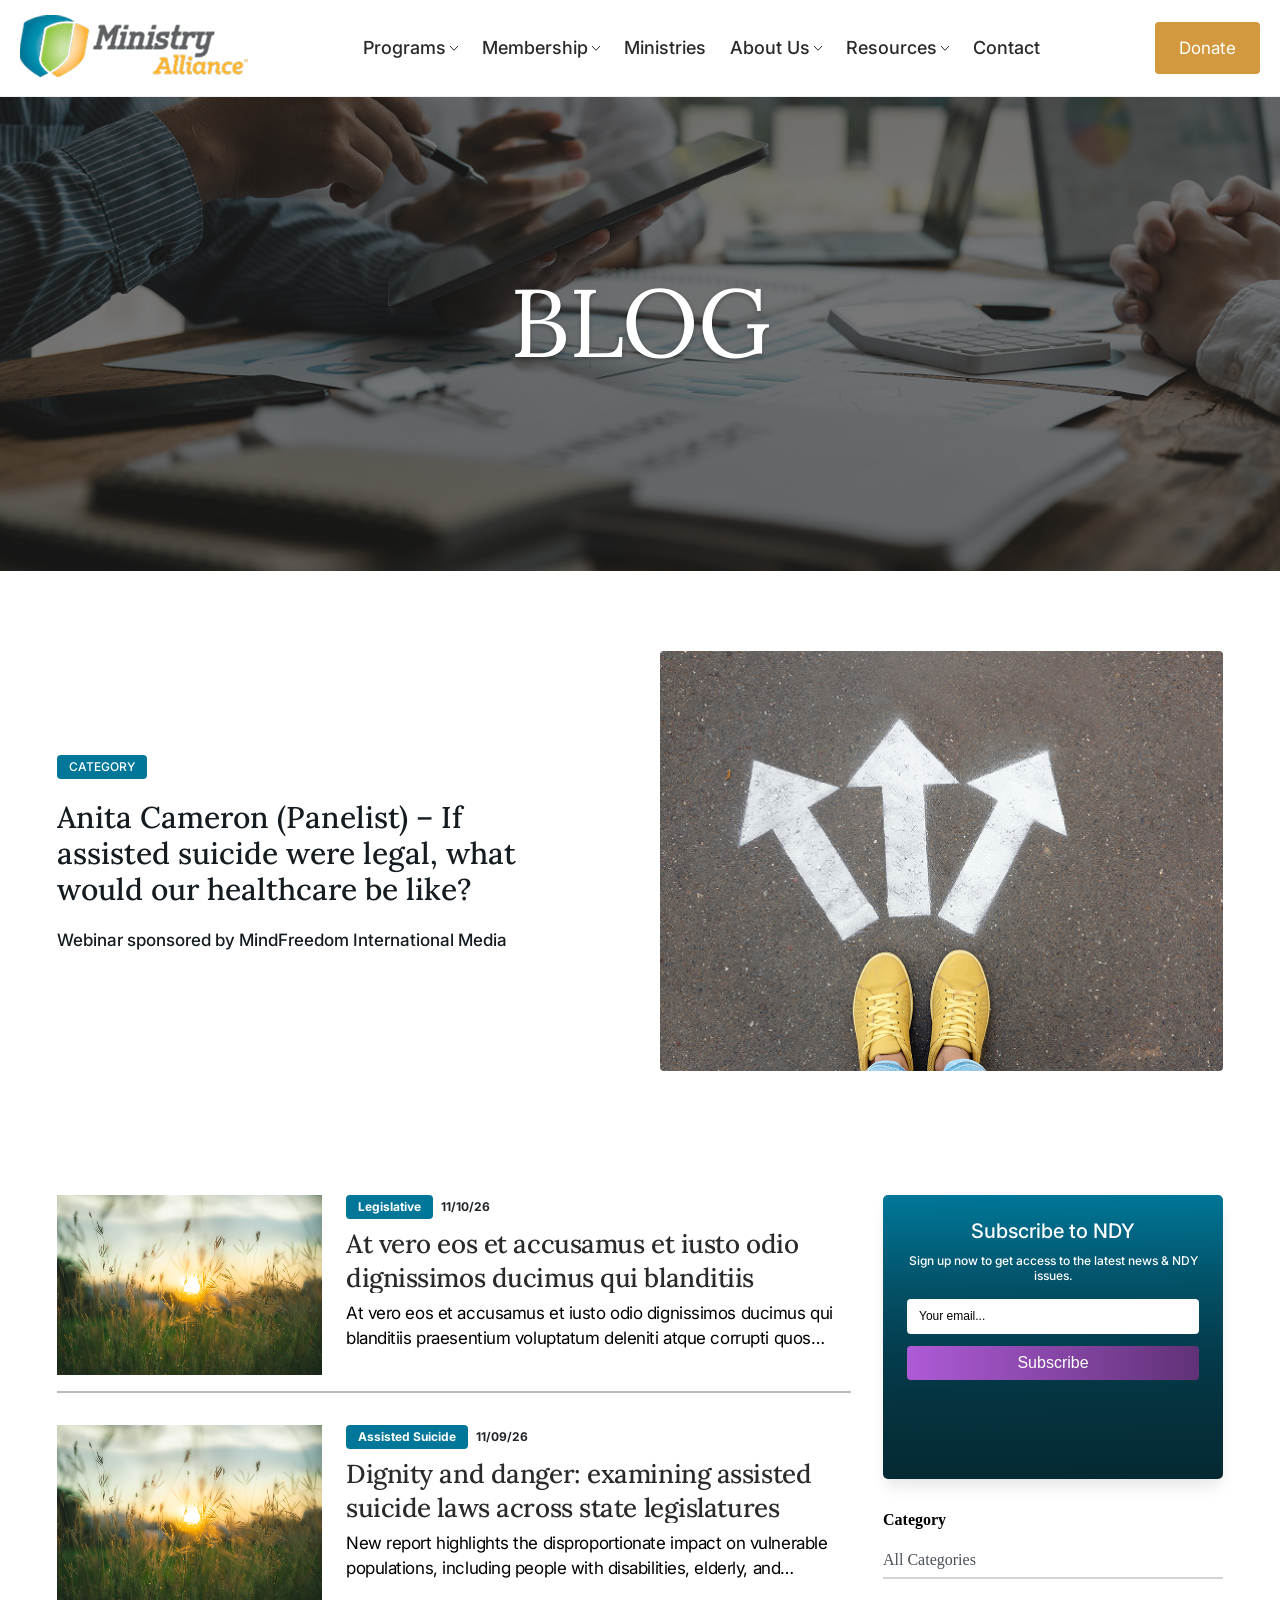
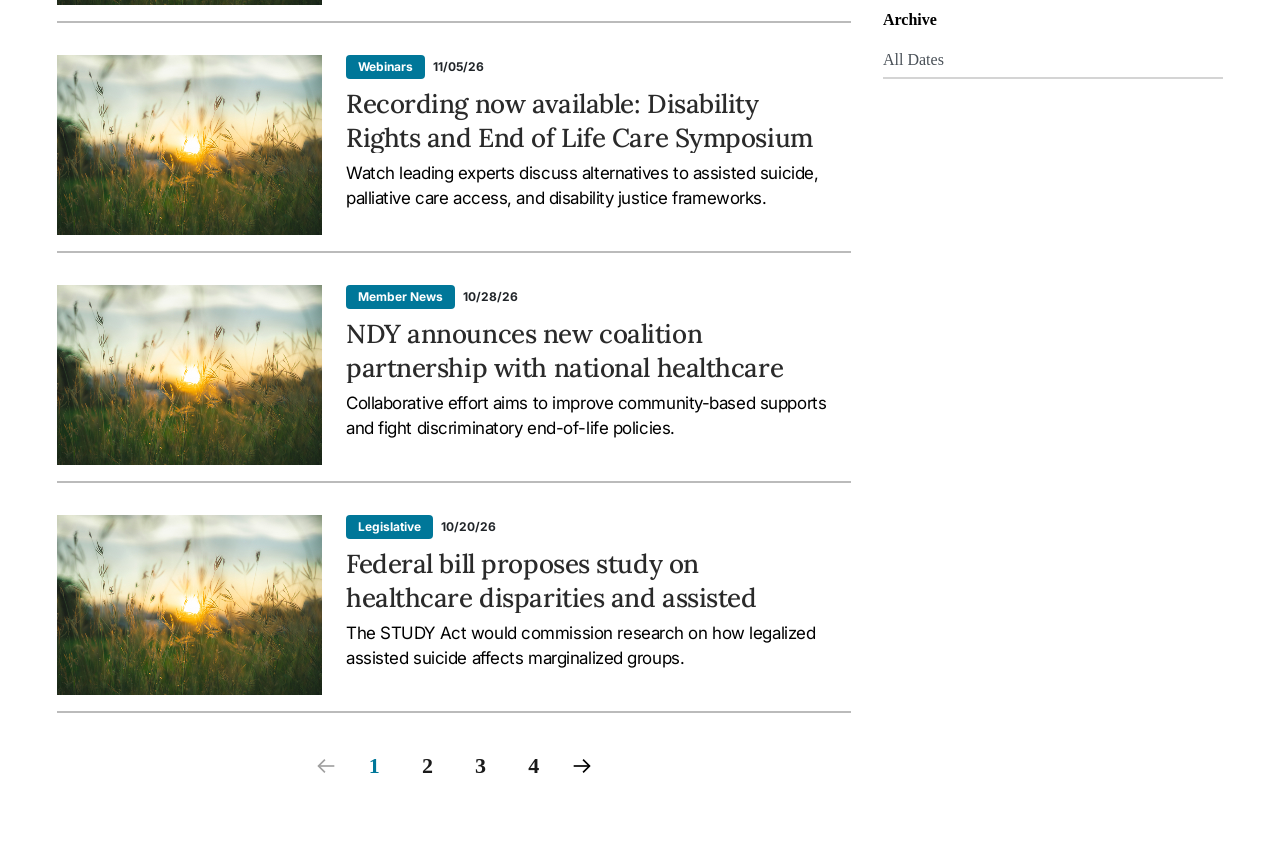
==== blog.html @ bf11e8df "`Updated header styles, task section styles, and index.html to reflect changes in design and layout`" ====
<!doctype html>
<html lang="en">
  <head>
    <meta charset="UTF-8" />
    <meta name="viewport" content="width=device-width, initial-scale=1.0" />
    <title>Ministry Alliance</title>
    <link rel="preconnect" href="https://fonts.googleapis.com" />
    <link rel="preconnect" href="https://fonts.gstatic.com" crossorigin />
    <link
      href="https://fonts.googleapis.com/css2?family=Inter:ital,opsz,wght@0,14..32,100..900;1,14..32,100..900&family=Lora:ital,wght@0,400..700;1,400..700&display=swap"
      rel="stylesheet"
    />
    <link rel="stylesheet" href="./assets/css/main.css" />
    <link
      rel="stylesheet"
      href="https://cdnjs.cloudflare.com/ajax/libs/animate.css/4.1.1/animate.min.css"
    />
    <link href="https://unpkg.com/aos@2.3.1/dist/aos.css" rel="stylesheet" />
    <script src="https://unpkg.com/aos@2.3.1/dist/aos.js"></script>
  </head>

  <body>
    <header>
      <div class="header-wrapper">
        <div class="header-inner">
          <!-- Logo -->
          <a href="#" class="logo-area">
            <img
              src="./assets/img/ministryLogo.jpg"
              alt="Logo"
              class="logo-icon"
            />
          </a>

          <!-- Navigation -->
          <nav>
            <ul>
              <li class="has-dropdown">
                <a href="#" class="dropdown-toggle">
                  Programs
                  <svg width="8" height="8" viewBox="0 0 8 8" fill="none">
                    <path
                      d="M0.333496 2.33325L4.00016 6.33325L7.66683 2.33325"
                      stroke="#2A2A2A"
                      stroke-linecap="round"
                      stroke-linejoin="round"
                    />
                  </svg>
                </a>

                <div class="dropdown-menu">
                  <a href="#">
                    <strong>Member Ministry Program</strong>
                    <span>Operational Support for Your Ministry</span>
                  </a>

                  <a href="#">
                    <strong>Passages Program</strong>
                    <span>Sponsored Ministry During Retirement</span>
                  </a>
                </div>
              </li>
              <li class="has-dropdown">
                <a href="#" class="dropdown-toggle">
                  Membership
                  <svg width="8" height="8" viewBox="0 0 8 8" fill="none">
                    <path
                      d="M0.333496 2.33325L4.00016 6.33325L7.66683 2.33325"
                      stroke="#2A2A2A"
                      stroke-linecap="round"
                      stroke-linejoin="round"
                    />
                  </svg>
                </a>

                <div class="dropdown-menu">
                  <a href="#">
                    <strong>Is This For You?</strong>
                  </a>

                  <a href="#">
                    <strong>Ministry Alliance Model</strong>
                  </a>
                </div>
              </li>
              <li class="has-dropdown">
                <a href="#" class="dropdown-toggle"> Ministries </a>
              </li>

              <li class="has-dropdown">
                <a href="#" class="dropdown-toggle">
                  About Us
                  <svg width="8" height="8" viewBox="0 0 8 8" fill="none">
                    <path
                      d="M0.333496 2.33325L4.00016 6.33325L7.66683 2.33325"
                      stroke="#2A2A2A"
                      stroke-linecap="round"
                      stroke-linejoin="round"
                    />
                  </svg>
                </a>

                <div class="dropdown-menu">
                  <a href="#">
                    <strong>Our Misson</strong>
                  </a>

                  <a href="#">
                    <strong>Values & Beliefs</strong>
                  </a>
                  <a href="#">
                    <strong>Your Team</strong>
                  </a>
                </div>
              </li>
              <li class="has-dropdown">
                <a href="#" class="dropdown-toggle">
                  Resources
                  <svg width="8" height="8" viewBox="0 0 8 8" fill="none">
                    <path
                      d="M0.333496 2.33325L4.00016 6.33325L7.66683 2.33325"
                      stroke="#2A2A2A"
                      stroke-linecap="round"
                      stroke-linejoin="round"
                    />
                  </svg>
                </a>

                <div class="dropdown-menu">
                  <a href="#">
                    <strong>Blog</strong>
                  </a>

                  <a href="#">
                    <strong>FAQ</strong>
                  </a>
                </div>
              </li>
              <li class="has-dropdown">
                <a href="#" class="dropdown-toggle"> Contact </a>
              </li>
            </ul>
          </nav>

          <a href="#" class="btn btn-donate">Donate</a>
        </div>
      </div>
    </header>

    <main>
      <!-- HERO -->
      <section class="hero hero-height-474">
        <img src="./assets/img/hero-bgImg.jpg" alt="Hero Banner" />

        <div class="hero-overlay"></div>

        <div class="container hero-content">
          <h1>BLOG</h1>
        </div>
      </section>

      <!-- singleblogfeature -->
      <section class="feature-highlight-section">
        <div class="container">
          <div class="feature-highlight">
            <div class="feature-highlight__content">
              <span class="feature-highlight__badge"> Category </span>

              <h2>
                Anita Cameron (Panelist) – If assisted suicide were legal, what
                would our healthcare be like?
              </h2>

              <p>Webinar sponsored by MindFreedom International Media</p>
            </div>

            <div class="feature-highlight__media">
              <img src="./assets/img/blogImg.jpg" alt="Featured content" />
            </div>
          </div>
        </div>
      </section>

      <!-- SECTION 3: MAIN NEWS FEED & SIDEBAR (Matches image_3e8b76.png) -->
  <section class="section3-container">
    <div class="container">
      <div class="feed-layout-grid">


        <!-- Main News Column -->
        <div class="news-feed-col" id="newsFeedList">
          <!-- Article Item 1 -->
          <article class="news-article-card" data-category="Legislative" data-date="2026-11-10">
           
            <div class="article-thumb-aside">
              <div class="pattern-placeholder">
                <img src="./assets/img/Rectangle 24.jpg" alt="News Image" />
              </div>
            </div>
             <div class="article-content-block">
              <div class="article-meta-block">
                <span class="category-card__tag">Legislative</span>
                <span class="category-card__date">11/10/26</span>
              </div>
              <h3 class="article-title-heading">
              At vero eos et accusamus et iusto odio dignissimos ducimus qui blanditiis praesentium
              </h3>
              <p class="article-excerpt-text">
                At vero eos et accusamus et iusto odio dignissimos ducimus qui blanditiis praesentium voluptatum
                deleniti atque corrupti quos dolores et quas molestias excepturi sint occaecati...
              </p>
            </div>
          </article>

          <!-- Article Item 2 -->
          <article class="news-article-card" data-category="Assisted Suicide" data-date="2026-11-09">
             <div class="article-thumb-aside">
              <div class="pattern-placeholder">
                <img src="./assets/img/Rectangle 24.jpg" alt="News Image" />
              </div>
            </div>
            <div class="article-content-block">
              <div class="article-meta-block">
                <span class="category-card__tag">Assisted Suicide</span>
                <span class="category-card__date">11/09/26</span>
              </div>
              <h3 class="article-title-heading">
               Dignity and danger: examining assisted suicide laws across state legislatures
              </h3>
              <p class="article-excerpt-text">
                New report highlights the disproportionate impact on vulnerable populations, including people with
                disabilities, elderly, and marginalized communities.
              </p>
            </div>
           
          </article>

          <!-- Article Item 3 -->
          <article class="news-article-card" data-category="Webinars" data-date="2026-11-05">
           
            <div class="article-thumb-aside">
              <div class="pattern-placeholder">
                <img src="./assets/img/Rectangle 24.jpg" alt="News Image" />
              </div>
            </div>
             <div class="article-content-block">
              <div class="article-meta-block">
                <span class="category-card__tag">Webinars</span>
                <span class="category-card__date">11/05/26</span>
              </div>
              <h3 class="article-title-heading">
                Recording now available: Disability Rights and End of Life Care Symposium
              </h3>
              <p class="article-excerpt-text">
                Watch leading experts discuss alternatives to assisted suicide, palliative care access, and disability
                justice frameworks.
              </p>
            </div>
          </article>

          <!-- Article Item 4 -->
          <article class="news-article-card" data-category="Member News" data-date="2026-10-28">
           
            <div class="article-thumb-aside">
              <div class="pattern-placeholder">
                <img src="./assets/img/Rectangle 24.jpg" alt="News Image" />
              </div>
            </div>
             <div class="article-content-block">
              <div class="article-meta-block">
                <span class="category-card__tag">Member News</span>
                <span class="category-card__date">10/28/26</span>
              </div>
              <h3 class="article-title-heading">
                NDY announces new coalition partnership with national healthcare access network
              </h3>
              <p class="article-excerpt-text">
                Collaborative effort aims to improve community-based supports and fight discriminatory end-of-life
                policies.
              </p>
            </div>
          </article>

          <!-- Article Item 5 -->
          <article class="news-article-card" data-category="Legislative" data-date="2026-10-20">
           
            <div class="article-thumb-aside">
              <div class="pattern-placeholder">
                <img src="./assets/img/Rectangle 24.jpg" alt="News Image" />
              </div>
            </div>
             <div class="article-content-block">
              <div class="article-meta-block">
                <span class="category-card__tag">Legislative</span>
                <span class="category-card__date">10/20/26</span>
              </div>
              <h3 class="article-title-heading">
                Federal bill proposes study on healthcare disparities and assisted suicide risks
              </h3>
              <p class="article-excerpt-text">
                The STUDY Act would commission research on how legalized assisted suicide affects marginalized groups.
              </p>
            </div>
          </article>

          <!-- Pagination Component -->
          <div class="pagination-bar" id="paginationBar">
            <button class="btn-arrow-page" id="prevPageBtn" aria-label="Previous Page">
              <svg xmlns="http://www.w3.org/2000/svg" width="20" height="20" viewBox="0 0 20 20" fill="none">
                <path fill-rule="evenodd" clip-rule="evenodd"
                  d="M18.333 9.16683L2.49967 9.16683L2.49967 10.8335L18.333 10.8335L18.333 9.16683Z" fill="#A0A0A0" />
                <path fill-rule="evenodd" clip-rule="evenodd"
                  d="M9.51147 15.8335L3.67814 10.0001L9.51148 4.16681L8.33298 2.98831L1.32114 10.0001L8.33297 17.012L9.51147 15.8335Z"
                  fill="#A0A0A0" />
              </svg>
            </button>
            <button class="page-item-btn active-page" data-page="1">1</button>
            <button class="page-item-btn" data-page="2">2</button>
            <button class="page-item-btn" data-page="3">3</button>
            <button class="page-item-btn" data-page="4">4</button>
            <button class="btn-arrow-page" id="nextPageBtn" aria-label="Next Page">
              <svg xmlns="http://www.w3.org/2000/svg" width="20" height="20" viewBox="0 0 20 20" fill="none">
                <path fill-rule="evenodd" clip-rule="evenodd" d="M1.66699 10.8334H17.5003V9.16675H1.66699V10.8334Z"
                  fill="black" />
                <path fill-rule="evenodd" clip-rule="evenodd"
                  d="M10.4885 4.16679L16.3219 10.0001L10.4885 15.8334L11.667 17.0119L18.6789 10.0001L11.667 2.98828L10.4885 4.16679Z"
                  fill="black" />
              </svg>
            </button>
            
          </div>
        </div>

        <!-- Sidebar Column -->
        <aside class="sidebar-col">

          <!-- Newsletter Subscribe Widget -->
          <div class="sidebar-subscribe-card">
            <h4>Subscribe to NDY</h4>
            <p>Sign up now to get access to the latest news & NDY issues.</p>

            <form id="subscribeForm" class="subscribe-form">
              <input type="email" placeholder="Your email..." class="subscribe-input-control" id="subscribeEmail"
                required>
              <button type="submit" class="btn-subscribe-submit">
                Subscribe
              </button>
            </form>
          </div>

          <!-- Category dropdown list -->
          <div class="interactive-select-block">
            <h4 class="sidebar-heading" style="margin-bottom: 4px;">Category</h4>
            <div class="select-element-wrapper">
              <select class="custom-select-control" id="categoryFilterSelect">
                <option value="all">All Categories</option>
                <option value="Legislative">Legislative Updates</option>
                <option value="Assisted Suicide">Assisted Suicide Topics</option>
                <option value="Webinars">Webinars & Podcasts</option>
                <option value="Member News">Member News</option>
              </select>
              <span class="select-caret-decor">
                <i class="fa-solid fa-plus"></i>
              </span>
            </div>
          </div>

          <!-- Archive list -->
          <div class="interactive-select-block">
            <h4 class="sidebar-heading" style="margin-bottom: 4px;">Archive</h4>
            <div class="select-element-wrapper">
              <select class="custom-select-control" id="archiveFilterSelect">
                <option value="">All Dates</option>
                <option value="2026-11">November 2026</option>
                <option value="2026-10">October 2026</option>
                <option value="2026-09">September 2026</option>
                <option value="2026-08">August 2026</option>
              </select>
              <span class="select-caret-decor">
                <i class="fa-solid fa-plus"></i>
              </span>
            </div>
          </div>
        </aside>
      </div>
    </div>
  </section>
    </main>

    <script src="./assets/js/main.js"></script>
  </body>
</html>
---- assets/css/main.css ----
@import url(./modules/layout.css);
@import url(./modules/header.css);
@import url(./modules/tasksection.css);
@import url(./modules/cta.css);
@import url(./modules/blog.css);
@import url(./modules/faq.css);
@import url(./modules/blogfeeds.css);


body {
  font-family: "Lora", serif;
  font-size: 16px;
  font-weight: 300;
}
* {
  box-sizing: border-box;
  margin: 0;
  padding: 0;
}
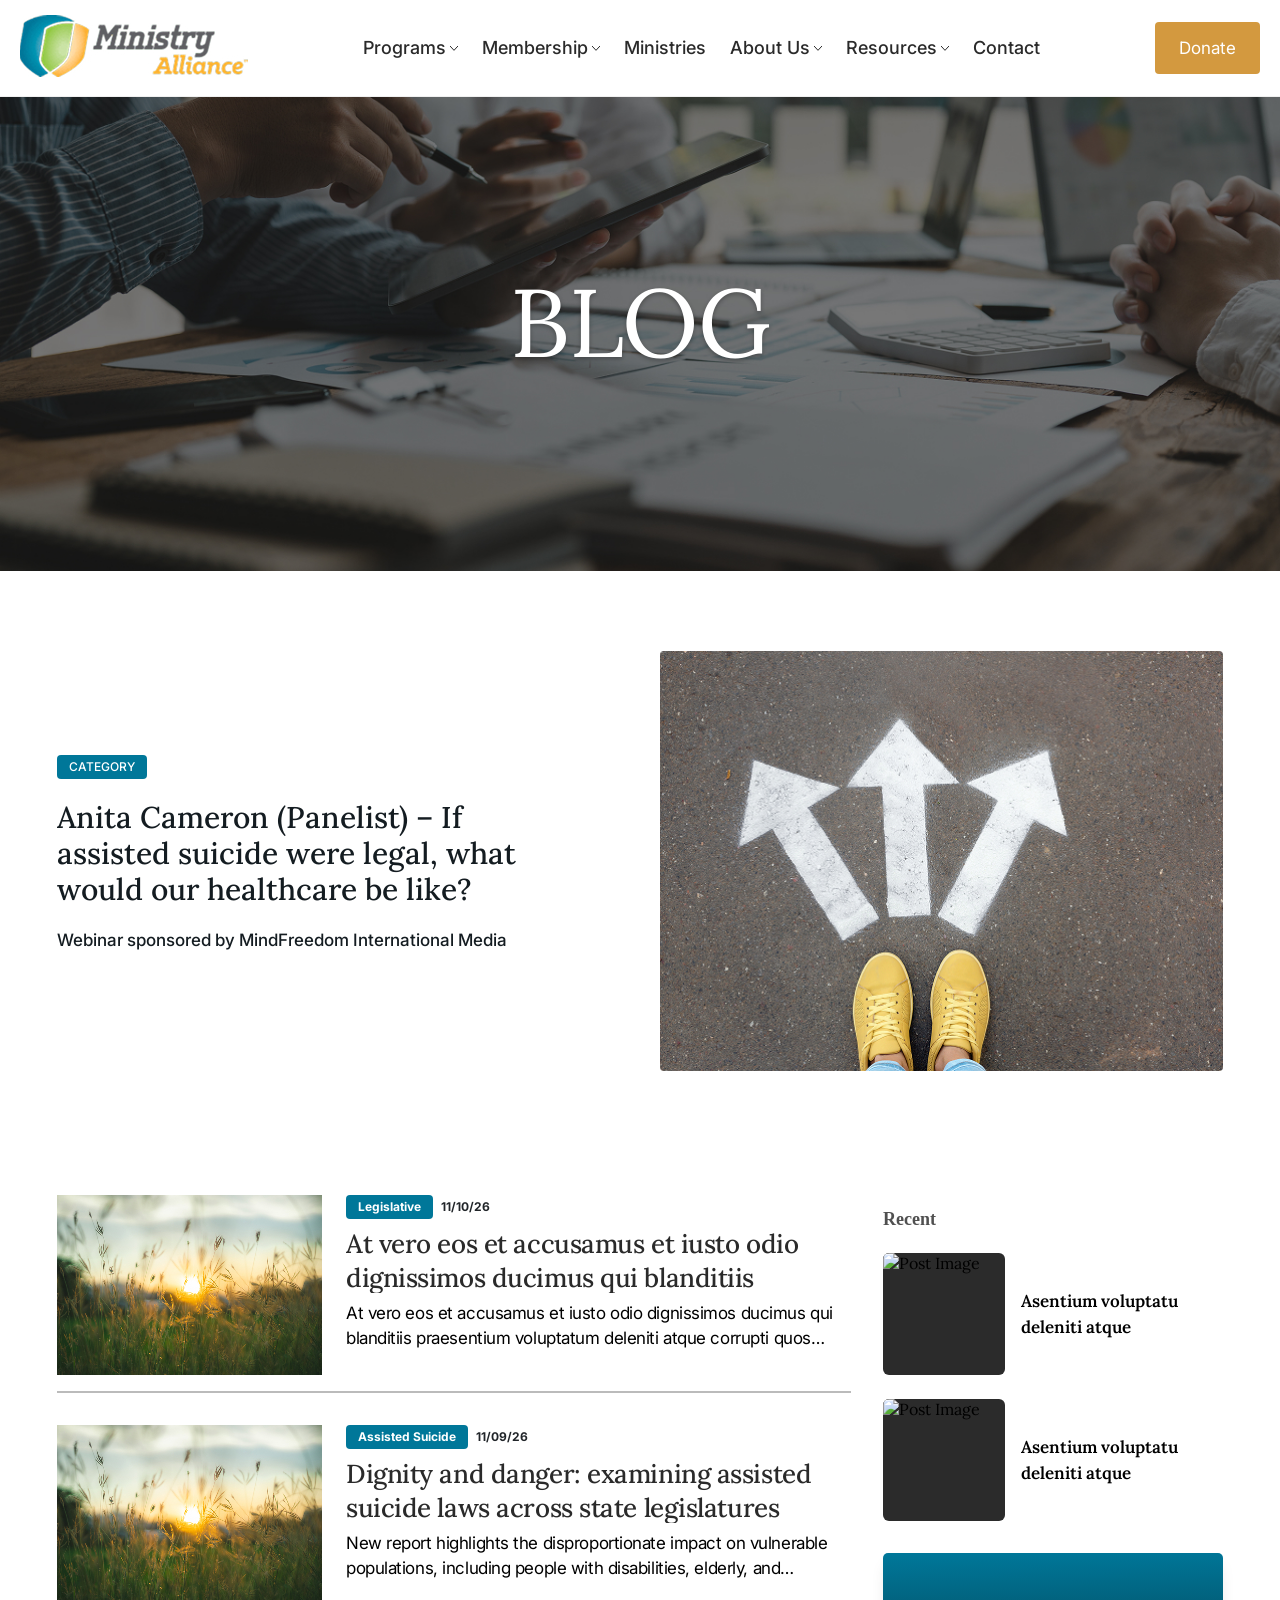
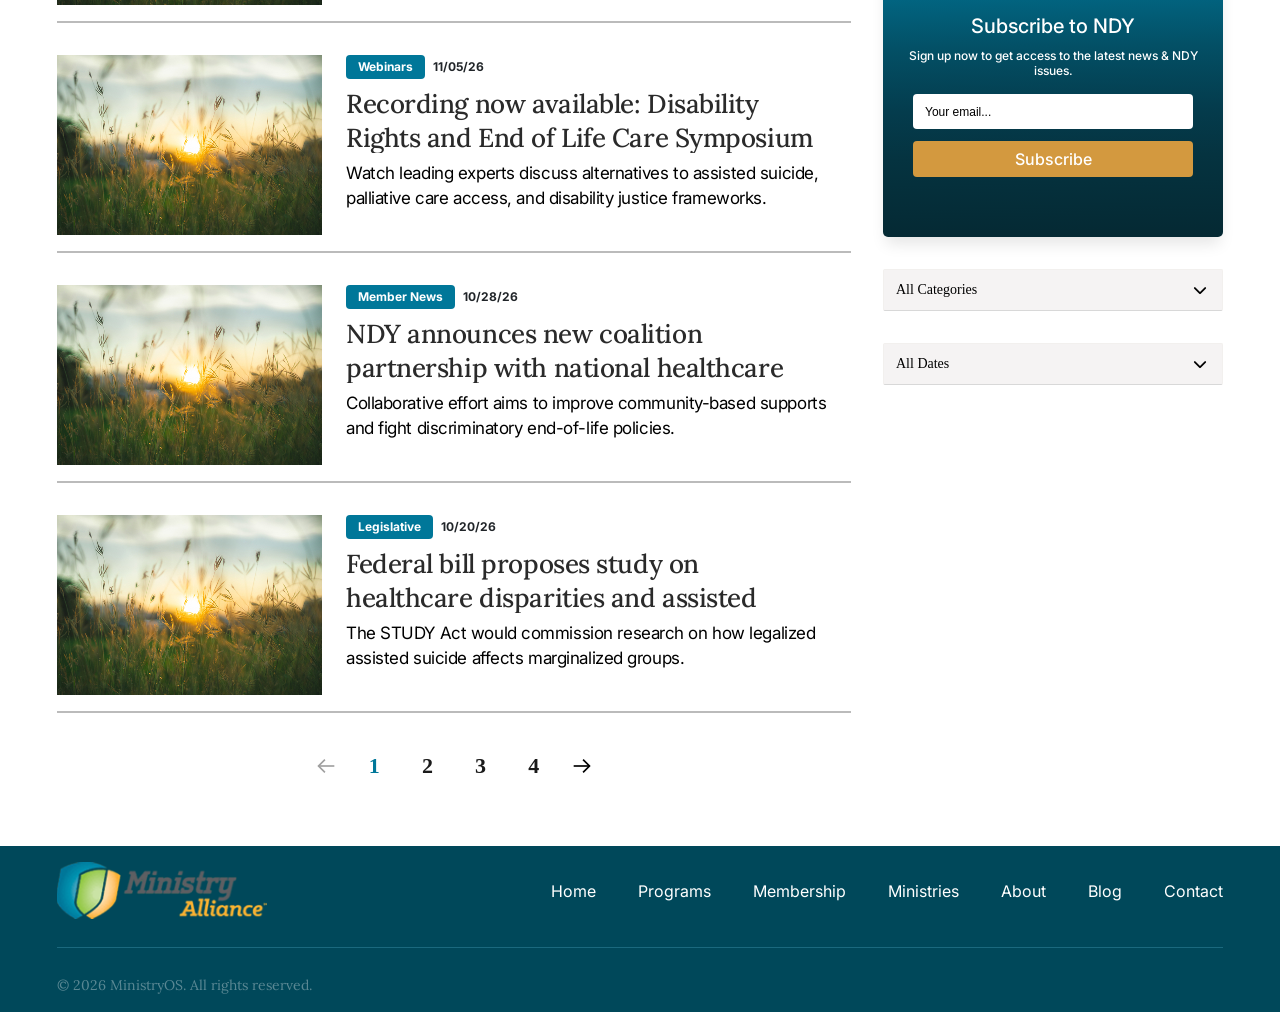
==== commit 8c488779: "added blogDetails page and css" ====
--- a/blog.html
+++ b/blog.html
@@ -10,6 +10,10 @@
       href="https://fonts.googleapis.com/css2?family=Inter:ital,opsz,wght@0,14..32,100..900;1,14..32,100..900&family=Lora:ital,wght@0,400..700;1,400..700&display=swap"
       rel="stylesheet"
     />
+    <link
+      rel="stylesheet"
+      href="https://cdnjs.cloudflare.com/ajax/libs/font-awesome/6.7.2/css/all.min.css"
+    />
     <link rel="stylesheet" href="./assets/css/main.css" />
     <link
       rel="stylesheet"
@@ -182,211 +186,330 @@
       </section>
 
       <!-- SECTION 3: MAIN NEWS FEED & SIDEBAR (Matches image_3e8b76.png) -->
-  <section class="section3-container">
-    <div class="container">
-      <div class="feed-layout-grid">
-
-
-        <!-- Main News Column -->
-        <div class="news-feed-col" id="newsFeedList">
-          <!-- Article Item 1 -->
-          <article class="news-article-card" data-category="Legislative" data-date="2026-11-10">
-           
-            <div class="article-thumb-aside">
-              <div class="pattern-placeholder">
-                <img src="./assets/img/Rectangle 24.jpg" alt="News Image" />
+      <section class="section3-container">
+        <div class="container">
+          <div class="feed-layout-grid">
+            <!-- Main News Column -->
+            <div class="news-feed-col" id="newsFeedList">
+              <!-- Article Item 1 -->
+              <article
+                class="news-article-card"
+                data-category="Legislative"
+                data-date="2026-11-10"
+              >
+                <div class="article-thumb-aside">
+                  <div class="pattern-placeholder">
+                    <img src="./assets/img/Rectangle 24.jpg" alt="News Image" />
+                  </div>
+                </div>
+                <div class="article-content-block">
+                  <div class="article-meta-block">
+                    <span class="category-card__tag">Legislative</span>
+                    <span class="category-card__date">11/10/26</span>
+                  </div>
+                  <h3 class="article-title-heading">
+                    At vero eos et accusamus et iusto odio dignissimos ducimus
+                    qui blanditiis praesentium
+                  </h3>
+                  <p class="article-excerpt-text">
+                    At vero eos et accusamus et iusto odio dignissimos ducimus
+                    qui blanditiis praesentium voluptatum deleniti atque
+                    corrupti quos dolores et quas molestias excepturi sint
+                    occaecati...
+                  </p>
+                </div>
+              </article>
+
+              <!-- Article Item 2 -->
+              <article
+                class="news-article-card"
+                data-category="Assisted Suicide"
+                data-date="2026-11-09"
+              >
+                <div class="article-thumb-aside">
+                  <div class="pattern-placeholder">
+                    <img src="./assets/img/Rectangle 24.jpg" alt="News Image" />
+                  </div>
+                </div>
+                <div class="article-content-block">
+                  <div class="article-meta-block">
+                    <span class="category-card__tag">Assisted Suicide</span>
+                    <span class="category-card__date">11/09/26</span>
+                  </div>
+                  <h3 class="article-title-heading">
+                    Dignity and danger: examining assisted suicide laws across
+                    state legislatures
+                  </h3>
+                  <p class="article-excerpt-text">
+                    New report highlights the disproportionate impact on
+                    vulnerable populations, including people with disabilities,
+                    elderly, and marginalized communities.
+                  </p>
+                </div>
+              </article>
+
+              <!-- Article Item 3 -->
+              <article
+                class="news-article-card"
+                data-category="Webinars"
+                data-date="2026-11-05"
+              >
+                <div class="article-thumb-aside">
+                  <div class="pattern-placeholder">
+                    <img src="./assets/img/Rectangle 24.jpg" alt="News Image" />
+                  </div>
+                </div>
+                <div class="article-content-block">
+                  <div class="article-meta-block">
+                    <span class="category-card__tag">Webinars</span>
+                    <span class="category-card__date">11/05/26</span>
+                  </div>
+                  <h3 class="article-title-heading">
+                    Recording now available: Disability Rights and End of Life
+                    Care Symposium
+                  </h3>
+                  <p class="article-excerpt-text">
+                    Watch leading experts discuss alternatives to assisted
+                    suicide, palliative care access, and disability justice
+                    frameworks.
+                  </p>
+                </div>
+              </article>
+
+              <!-- Article Item 4 -->
+              <article
+                class="news-article-card"
+                data-category="Member News"
+                data-date="2026-10-28"
+              >
+                <div class="article-thumb-aside">
+                  <div class="pattern-placeholder">
+                    <img src="./assets/img/Rectangle 24.jpg" alt="News Image" />
+                  </div>
+                </div>
+                <div class="article-content-block">
+                  <div class="article-meta-block">
+                    <span class="category-card__tag">Member News</span>
+                    <span class="category-card__date">10/28/26</span>
+                  </div>
+                  <h3 class="article-title-heading">
+                    NDY announces new coalition partnership with national
+                    healthcare access network
+                  </h3>
+                  <p class="article-excerpt-text">
+                    Collaborative effort aims to improve community-based
+                    supports and fight discriminatory end-of-life policies.
+                  </p>
+                </div>
+              </article>
+
+              <!-- Article Item 5 -->
+              <article
+                class="news-article-card"
+                data-category="Legislative"
+                data-date="2026-10-20"
+              >
+                <div class="article-thumb-aside">
+                  <div class="pattern-placeholder">
+                    <img src="./assets/img/Rectangle 24.jpg" alt="News Image" />
+                  </div>
+                </div>
+                <div class="article-content-block">
+                  <div class="article-meta-block">
+                    <span class="category-card__tag">Legislative</span>
+                    <span class="category-card__date">10/20/26</span>
+                  </div>
+                  <h3 class="article-title-heading">
+                    Federal bill proposes study on healthcare disparities and
+                    assisted suicide risks
+                  </h3>
+                  <p class="article-excerpt-text">
+                    The STUDY Act would commission research on how legalized
+                    assisted suicide affects marginalized groups.
+                  </p>
+                </div>
+              </article>
+
+              <!-- Pagination Component -->
+              <div class="pagination-bar" id="paginationBar">
+                <button
+                  class="btn-arrow-page"
+                  id="prevPageBtn"
+                  aria-label="Previous Page"
+                >
+                  <svg
+                    xmlns="http://www.w3.org/2000/svg"
+                    width="20"
+                    height="20"
+                    viewBox="0 0 20 20"
+                    fill="none"
+                  >
+                    <path
+                      fill-rule="evenodd"
+                      clip-rule="evenodd"
+                      d="M18.333 9.16683L2.49967 9.16683L2.49967 10.8335L18.333 10.8335L18.333 9.16683Z"
+                      fill="#A0A0A0"
+                    />
+                    <path
+                      fill-rule="evenodd"
+                      clip-rule="evenodd"
+                      d="M9.51147 15.8335L3.67814 10.0001L9.51148 4.16681L8.33298 2.98831L1.32114 10.0001L8.33297 17.012L9.51147 15.8335Z"
+                      fill="#A0A0A0"
+                    />
+                  </svg>
+                </button>
+                <button class="page-item-btn active-page" data-page="1">
+                  1
+                </button>
+                <button class="page-item-btn" data-page="2">2</button>
+                <button class="page-item-btn" data-page="3">3</button>
+                <button class="page-item-btn" data-page="4">4</button>
+                <button
+                  class="btn-arrow-page"
+                  id="nextPageBtn"
+                  aria-label="Next Page"
+                >
+                  <svg
+                    xmlns="http://www.w3.org/2000/svg"
+                    width="20"
+                    height="20"
+                    viewBox="0 0 20 20"
+                    fill="none"
+                  >
+                    <path
+                      fill-rule="evenodd"
+                      clip-rule="evenodd"
+                      d="M1.66699 10.8334H17.5003V9.16675H1.66699V10.8334Z"
+                      fill="black"
+                    />
+                    <path
+                      fill-rule="evenodd"
+                      clip-rule="evenodd"
+                      d="M10.4885 4.16679L16.3219 10.0001L10.4885 15.8334L11.667 17.0119L18.6789 10.0001L11.667 2.98828L10.4885 4.16679Z"
+                      fill="black"
+                    />
+                  </svg>
+                </button>
               </div>
             </div>
-             <div class="article-content-block">
-              <div class="article-meta-block">
-                <span class="category-card__tag">Legislative</span>
-                <span class="category-card__date">11/10/26</span>
+
+            <!-- Sidebar Column -->
+            <aside class="sidebar-col">
+              <!-- Recent Posts Widget (Added based on image request) -->
+              <div class="recent-posts-widget">
+                <h3>Recent</h3>
+
+                <a href="#" class="recent-post-item">
+                  <div class="post-thumbnail">
+                    <img src="images/post-image.jpg" alt="Post Image" />
+                  </div>
+                  <h4 class="post-title">Asentium voluptatu deleniti atque</h4>
+                </a>
+
+                <a href="#" class="recent-post-item">
+                  <div class="post-thumbnail">
+                    <img src="images/post-image.jpg" alt="Post Image" />
+                  </div>
+                  <h4 class="post-title">Asentium voluptatu deleniti atque</h4>
+                </a>
               </div>
-              <h3 class="article-title-heading">
-              At vero eos et accusamus et iusto odio dignissimos ducimus qui blanditiis praesentium
-              </h3>
-              <p class="article-excerpt-text">
-                At vero eos et accusamus et iusto odio dignissimos ducimus qui blanditiis praesentium voluptatum
-                deleniti atque corrupti quos dolores et quas molestias excepturi sint occaecati...
-              </p>
-            </div>
-          </article>
-
-          <!-- Article Item 2 -->
-          <article class="news-article-card" data-category="Assisted Suicide" data-date="2026-11-09">
-             <div class="article-thumb-aside">
-              <div class="pattern-placeholder">
-                <img src="./assets/img/Rectangle 24.jpg" alt="News Image" />
+              <!-- Newsletter Subscribe Widget -->
+              <div class="sidebar-subscribe-card">
+                <h4>Subscribe to NDY</h4>
+                <p>
+                  Sign up now to get access to the latest news & NDY issues.
+                </p>
+
+                <form id="subscribeForm" class="subscribe-form">
+                  <input
+                    type="email"
+                    placeholder="Your email..."
+                    class="subscribe-input-control"
+                    id="subscribeEmail"
+                    required
+                  />
+                  <button type="submit" class="btn-subscribe-submit">
+                    Subscribe
+                  </button>
+                </form>
               </div>
-            </div>
-            <div class="article-content-block">
-              <div class="article-meta-block">
-                <span class="category-card__tag">Assisted Suicide</span>
-                <span class="category-card__date">11/09/26</span>
+
+              <!-- Category dropdown list -->
+              <div class="interactive-select-block">
+                <div class="select-element-wrapper">
+                  <select
+                    class="custom-select-control"
+                    id="categoryFilterSelect"
+                  >
+                    <option value="all">All Categories</option>
+                    <option value="Legislative">Legislative Updates</option>
+                    <option value="Assisted Suicide">
+                      Assisted Suicide Topics
+                    </option>
+                    <option value="Webinars">Webinars & Podcasts</option>
+                    <option value="Member News">Member News</option>
+                  </select>
+                  <span class="select-caret-decor">
+                    <i class="fa-solid fa-chevron-down"></i>
+                  </span>
+                </div>
               </div>
-              <h3 class="article-title-heading">
-               Dignity and danger: examining assisted suicide laws across state legislatures
-              </h3>
-              <p class="article-excerpt-text">
-                New report highlights the disproportionate impact on vulnerable populations, including people with
-                disabilities, elderly, and marginalized communities.
-              </p>
-            </div>
-           
-          </article>
-
-          <!-- Article Item 3 -->
-          <article class="news-article-card" data-category="Webinars" data-date="2026-11-05">
-           
-            <div class="article-thumb-aside">
-              <div class="pattern-placeholder">
-                <img src="./assets/img/Rectangle 24.jpg" alt="News Image" />
+
+              <!-- Archive list -->
+              <div class="interactive-select-block">
+                <div class="select-element-wrapper">
+                  <select
+                    class="custom-select-control"
+                    id="archiveFilterSelect"
+                  >
+                    <option value="">All Dates</option>
+                    <option value="2026-11">November 2026</option>
+                    <option value="2026-10">October 2026</option>
+                    <option value="2026-09">September 2026</option>
+                    <option value="2026-08">August 2026</option>
+                  </select>
+                  <span class="select-caret-decor">
+                    <i class="fa-solid fa-chevron-down"></i>
+                  </span>
+                </div>
               </div>
-            </div>
-             <div class="article-content-block">
-              <div class="article-meta-block">
-                <span class="category-card__tag">Webinars</span>
-                <span class="category-card__date">11/05/26</span>
-              </div>
-              <h3 class="article-title-heading">
-                Recording now available: Disability Rights and End of Life Care Symposium
-              </h3>
-              <p class="article-excerpt-text">
-                Watch leading experts discuss alternatives to assisted suicide, palliative care access, and disability
-                justice frameworks.
-              </p>
-            </div>
-          </article>
-
-          <!-- Article Item 4 -->
-          <article class="news-article-card" data-category="Member News" data-date="2026-10-28">
-           
-            <div class="article-thumb-aside">
-              <div class="pattern-placeholder">
-                <img src="./assets/img/Rectangle 24.jpg" alt="News Image" />
-              </div>
-            </div>
-             <div class="article-content-block">
-              <div class="article-meta-block">
-                <span class="category-card__tag">Member News</span>
-                <span class="category-card__date">10/28/26</span>
-              </div>
-              <h3 class="article-title-heading">
-                NDY announces new coalition partnership with national healthcare access network
-              </h3>
-              <p class="article-excerpt-text">
-                Collaborative effort aims to improve community-based supports and fight discriminatory end-of-life
-                policies.
-              </p>
-            </div>
-          </article>
-
-          <!-- Article Item 5 -->
-          <article class="news-article-card" data-category="Legislative" data-date="2026-10-20">
-           
-            <div class="article-thumb-aside">
-              <div class="pattern-placeholder">
-                <img src="./assets/img/Rectangle 24.jpg" alt="News Image" />
-              </div>
-            </div>
-             <div class="article-content-block">
-              <div class="article-meta-block">
-                <span class="category-card__tag">Legislative</span>
-                <span class="category-card__date">10/20/26</span>
-              </div>
-              <h3 class="article-title-heading">
-                Federal bill proposes study on healthcare disparities and assisted suicide risks
-              </h3>
-              <p class="article-excerpt-text">
-                The STUDY Act would commission research on how legalized assisted suicide affects marginalized groups.
-              </p>
-            </div>
-          </article>
-
-          <!-- Pagination Component -->
-          <div class="pagination-bar" id="paginationBar">
-            <button class="btn-arrow-page" id="prevPageBtn" aria-label="Previous Page">
-              <svg xmlns="http://www.w3.org/2000/svg" width="20" height="20" viewBox="0 0 20 20" fill="none">
-                <path fill-rule="evenodd" clip-rule="evenodd"
-                  d="M18.333 9.16683L2.49967 9.16683L2.49967 10.8335L18.333 10.8335L18.333 9.16683Z" fill="#A0A0A0" />
-                <path fill-rule="evenodd" clip-rule="evenodd"
-                  d="M9.51147 15.8335L3.67814 10.0001L9.51148 4.16681L8.33298 2.98831L1.32114 10.0001L8.33297 17.012L9.51147 15.8335Z"
-                  fill="#A0A0A0" />
-              </svg>
-            </button>
-            <button class="page-item-btn active-page" data-page="1">1</button>
-            <button class="page-item-btn" data-page="2">2</button>
-            <button class="page-item-btn" data-page="3">3</button>
-            <button class="page-item-btn" data-page="4">4</button>
-            <button class="btn-arrow-page" id="nextPageBtn" aria-label="Next Page">
-              <svg xmlns="http://www.w3.org/2000/svg" width="20" height="20" viewBox="0 0 20 20" fill="none">
-                <path fill-rule="evenodd" clip-rule="evenodd" d="M1.66699 10.8334H17.5003V9.16675H1.66699V10.8334Z"
-                  fill="black" />
-                <path fill-rule="evenodd" clip-rule="evenodd"
-                  d="M10.4885 4.16679L16.3219 10.0001L10.4885 15.8334L11.667 17.0119L18.6789 10.0001L11.667 2.98828L10.4885 4.16679Z"
-                  fill="black" />
-              </svg>
-            </button>
-            
+            </aside>
           </div>
         </div>
-
-        <!-- Sidebar Column -->
-        <aside class="sidebar-col">
-
-          <!-- Newsletter Subscribe Widget -->
-          <div class="sidebar-subscribe-card">
-            <h4>Subscribe to NDY</h4>
-            <p>Sign up now to get access to the latest news & NDY issues.</p>
-
-            <form id="subscribeForm" class="subscribe-form">
-              <input type="email" placeholder="Your email..." class="subscribe-input-control" id="subscribeEmail"
-                required>
-              <button type="submit" class="btn-subscribe-submit">
-                Subscribe
-              </button>
-            </form>
-          </div>
-
-          <!-- Category dropdown list -->
-          <div class="interactive-select-block">
-            <h4 class="sidebar-heading" style="margin-bottom: 4px;">Category</h4>
-            <div class="select-element-wrapper">
-              <select class="custom-select-control" id="categoryFilterSelect">
-                <option value="all">All Categories</option>
-                <option value="Legislative">Legislative Updates</option>
-                <option value="Assisted Suicide">Assisted Suicide Topics</option>
-                <option value="Webinars">Webinars & Podcasts</option>
-                <option value="Member News">Member News</option>
-              </select>
-              <span class="select-caret-decor">
-                <i class="fa-solid fa-plus"></i>
-              </span>
+      </section>
+    </main>
+    <footer class="footer">
+      <div class="container">
+        <div class="footer-top">
+          <div class="footer-logo">
+            <div class="footer-logo-image">
+              <img
+                src="./assets/img/footerLogo.png"
+                alt="Ministry Alliance Logo"
+              />
             </div>
           </div>
 
-          <!-- Archive list -->
-          <div class="interactive-select-block">
-            <h4 class="sidebar-heading" style="margin-bottom: 4px;">Archive</h4>
-            <div class="select-element-wrapper">
-              <select class="custom-select-control" id="archiveFilterSelect">
-                <option value="">All Dates</option>
-                <option value="2026-11">November 2026</option>
-                <option value="2026-10">October 2026</option>
-                <option value="2026-09">September 2026</option>
-                <option value="2026-08">August 2026</option>
-              </select>
-              <span class="select-caret-decor">
-                <i class="fa-solid fa-plus"></i>
-              </span>
-            </div>
+          <div class="footer-nav">
+            <div class="footer-nav-item">Home</div>
+            <div class="footer-nav-item">Programs</div>
+            <div class="footer-nav-item">Membership</div>
+            <div class="footer-nav-item">Ministries</div>
+            <div class="footer-nav-item">About</div>
+            <div class="footer-nav-item">Blog</div>
+            <div class="footer-nav-item">Contact</div>
           </div>
-        </aside>
+        </div>
+
+        <div class="footer-divider"></div>
+
+        <div class="footer-bottom">
+          <div class="footer-copyright">
+            © 2026 MinistryOS. All rights reserved.
+          </div>
+        </div>
       </div>
-    </div>
-  </section>
-    </main>
-
+    </footer>
     <script src="./assets/js/main.js"></script>
   </body>
 </html>
--- a/assets/css/main.css
+++ b/assets/css/main.css
@@ -5,7 +5,11 @@
 @import url(./modules/blog.css);
 @import url(./modules/faq.css);
 @import url(./modules/blogfeeds.css);
+@import url(./modules/blogDetails.css);
 
+@import url(./modules/membershipSection.css);
+@import url(./modules/testimonialSection.css);
+@import url(./modules/footer.css);
 
 body {
   font-family: "Lora", serif;
